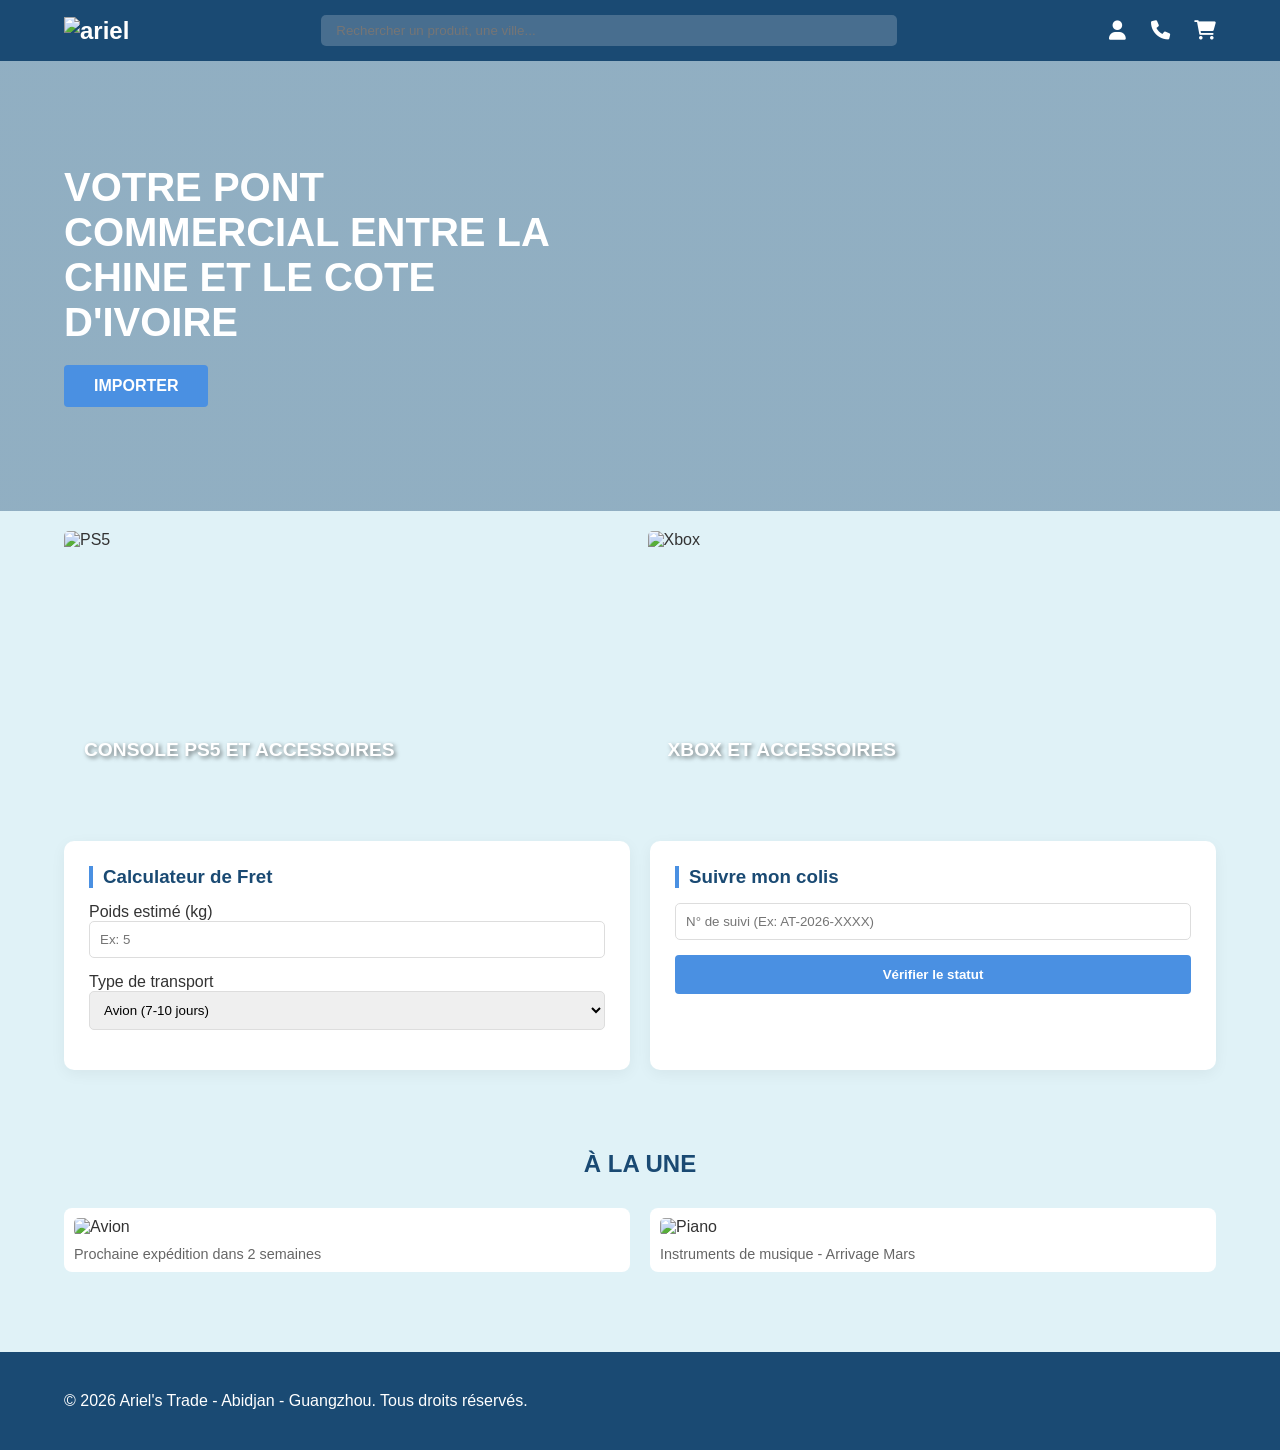
==== index.html @ 1efccfaa "Add files via upload" ====
<!DOCTYPE html>
<html lang="fr">
<head>
    <meta charset="UTF-8">
    <meta name="viewport" content="width=device-width, initial-scale=1.0">
    <title>Ariel's Trade | Import Chine-Côte d'Ivoire</title>
    <link  rel="stylesheet" href="ariel.css">
    <link rel="stylesheet" href="https://cdnjs.cloudflare.com/ajax/libs/font-awesome/6.0.0/css/all.min.css">
    
</head>
<body>

    <header>
        <div class="logo"> <img src="Gemini_Generated_Image_apils1apils1apil 1.png" alt="ariel"></div>
        <div class="search-bar">
            <input type="text" placeholder="Rechercher un produit, une ville...">
        </div>
        <div class="nav-icons">
            <i class="fas fa-user"></i>
            <i class="fas fa-phone"></i>
            <i class="fas fa-shopping-cart"></i>
        </div>
        
    </header>

    <section class="hero">
        <h1>Votre pont commercial entre la CHINE et le COTE D'IVOIRE</h1>
        <a href="#commande" class="btn-importer">IMPORTER</a>
        
    </section>

    <section class="grid-categories">
        <div class="category-card">
            <img src="image 3.png" alt="PS5">
            <div class="category-label">CONSOLE PS5 ET ACCESSOIRES</div>
        </div>
        <div class="category-card">
            <img src="image 2.png" alt="Xbox">
            <div class="category-label">XBOX ET ACCESSOIRES</div>
        </div>
    </section>

    <section class="logistics-section">
        <div class="card-tool">
            <h3>Calculateur de Fret</h3>
            <div class="form-group">
                <label>Poids estimé (kg)</label>
                <input type="number" id="poids" placeholder="Ex: 5">
            </div>
            <div class="form-group">
                <label>Type de transport</label>
                <select id="transport">
                    <option value="avion">Avion (7-10 jours)</option>
                    <option value="bateau">Bateau (30-45 jours)</option>
                </select>
            </div>
            <p id="resultat" style="font-weight: bold; color: green;"></p>
        </div>

        <div class="card-tool" id="commande">
            <h3>Suivre mon colis</h3>
            <div class="form-group">
                <input type="text" placeholder="N° de suivi (Ex: AT-2026-XXXX)">
            </div>
            <button class="btn-importer" style="border:none; width: 100%;">Vérifier le statut</button>
        </div>
    </section>

    <section class="featured">
        <h2>À LA UNE</h2>
        <div class="featured-grid">
            <div class="item-card">
                <img src="image 4.png" alt="Avion">
                <p>Prochaine expédition dans 2 semaines</p>
            </div>
            <div class="item-card">
                <img src="https://images.unsplash.com/photo-1520523839897-bd0b52f945a0?q=80&w=400" alt="Piano">
                <p>Instruments de musique - Arrivage Mars</p>
            </div>
            </div>
    </section>

    <footer>
        <p>&copy; 2026 Ariel's Trade - Abidjan - Guangzhou. Tous droits réservés.</p>
    </footer>

    <script>
        // Petit script de calcul rapide
        document.getElementById('poids').addEventListener('input', function() {
            let p = this.value;
            let t = document.getElementById('transport').value;
            let tarif = (t === 'avion') ? 9500 : 4500; // Exemple de prix au kg
            if(p > 0) {
                document.getElementById('resultat').innerText = "Coût estimé : " + (p * tarif).toLocaleString() + " CFA";
            }
        });
    </script>
</body>
</html>
---- ariel.css ----
:root {
            --primary-blue: #1a4a73;
            --light-blue: #adc9da;
            --accent-blue: #4a90e2;
            --bg-light: #e0f2f7;
            --white: #ffffff;
        }

        * { margin: 0; padding: 0; box-sizing: border-box; font-family: 'Segoe UI', sans-serif; }

        body { background-color: var(--bg-light); color: #333; }

        /* --- HEADER --- */
        header {
            background-color: var(--primary-blue);
            padding: 15px 5%;
            display: flex;
            justify-content: space-between;
            align-items: center;
            color: white;
            position: sticky; top: 0; z-index: 1000;
        }

        .logo { font-weight: bold; font-size: 1.5rem; }
        
        .search-bar {
            flex: 0.6;
            display: flex;
        }

        .search-bar input {
            width: 100%;
            padding: 8px 15px;
            border-radius: 5px;
            border: none;
            background: rgba(255,255,255,0.2);
            color: white;
        }

        .nav-icons i { margin-left: 20px; cursor: pointer; font-size: 1.2rem; }

        /* --- HERO SECTION --- */
        .hero {
            background: linear-gradient(rgba(26, 74, 115, 0.4), rgba(26, 74, 115, 0.4)), 
                        url('bateau et avi 1.png') center/cover;
            height: 450px;
            display: flex;
            flex-direction: column;
            justify-content: center;
            padding-left: 5%;
            color: white;
        }

        .hero h1 { font-size: 2.5rem; max-width: 500px; text-transform: uppercase; margin-bottom: 20px; }
        
        .btn-importer {
            background-color: var(--accent-blue);
            color: white;
            padding: 12px 30px;
            text-decoration: none;
            width: fit-content;
            border-radius: 4px;
            font-weight: bold;
            transition: 0.3s;
        }
        .btn-importer:hover { background-color: #357abd; }

        /* --- GRID CONSOLES --- */
        .grid-categories {
            display: grid;
            grid-template-columns: 1fr 1fr;
            gap: 15px;
            padding: 20px 5%;
        }

        .category-card {
            height: 250px;
            position: relative;
            overflow: hidden;
            border-radius: 5px;
        }

        .category-card img { width: 100%; height: 100%; object-fit: cover; transition: 0.5s; }
        .category-card:hover img { transform: scale(1.05); }

        .category-label {
            position: absolute;
            bottom: 20px; left: 20px;
            color: white;
            font-weight: bold;
            font-size: 1.2rem;
            text-shadow: 2px 2px 4px rgba(0,0,0,0.5);
        }

        /* --- CALCULATEUR & LOGISTIQUE --- */
        .logistics-section {
            padding: 40px 5%;
            display: grid;
            grid-template-columns: repeat(auto-fit, minmax(300px, 1fr));
            gap: 20px;
        }

        .card-tool {
            background: white;
            padding: 25px;
            border-radius: 10px;
            box-shadow: 0 4px 15px rgba(0,0,0,0.05);
        }

        .card-tool h3 { color: var(--primary-blue); margin-bottom: 15px; border-left: 4px solid var(--accent-blue); padding-left: 10px; }

        .form-group { margin-bottom: 15px; }
        input, select { width: 100%; padding: 10px; border: 1px solid #ddd; border-radius: 5px; }

        /* --- A LA UNE --- */
        .featured { padding: 40px 5%; text-align: center; }
        .featured h2 { color: var(--primary-blue); margin-bottom: 30px; text-transform: uppercase; }

        .featured-grid {
            display: grid;
            grid-template-columns: repeat(auto-fit, minmax(200px, 1fr));
            gap: 20px;
        }

        .item-card { background: white; padding: 10px; border-radius: 8px; text-align: left; }
        .item-card img { width: 100%; border-radius: 5px; margin-bottom: 10px; }
        .item-card p { font-size: 0.9rem; color: #666; }

        /* --- FOOTER --- */
        footer { background: var(--primary-blue); color: white; padding: 40px 5%; margin-top: 40px; }
       
       
       
       /* --- ADAPTATION MOBILE (Écrans inférieurs à 768px) --- */
        /* --- ADAPTATION MOBILE (Écrans inférieurs à 768px) --- */
@media (max-width: 768px) {
    
    /* 1. La barre de recherche prend toute la largeur sous le logo */
    header {
        flex-direction: column;
        gap: 15px;
        padding: 15px;
    }

    .search-bar {
        width: 100%;
        order: 3; /* Place la recherche en dernier dans le header */
    }

    /* 2. Le texte du Hero s'adapte */
    .hero h1 {
        font-size: 1.8rem;
        text-align: center;
    }
    
    .hero {
        align-items: center;
        padding-left: 0;
        height: 350px;
    }

    /* 3. LES GRILLES PASSENT SUR UNE SEULE COLONNE */
    .grid-categories, .logistics-section, .featured-grid {
        grid-template-columns: 1fr; /* Une seule carte par ligne */
        padding: 15px;
    }

    .category-card {
        height: 180px; /* Moins haut sur mobile pour ne pas trop scroller */
    }

    /* 4. Menu d'icônes plus accessible */
    .nav-icons {
        width: 100%;
        display: flex;
        justify-content: space-around;
        margin-top: 10px;
    }
}
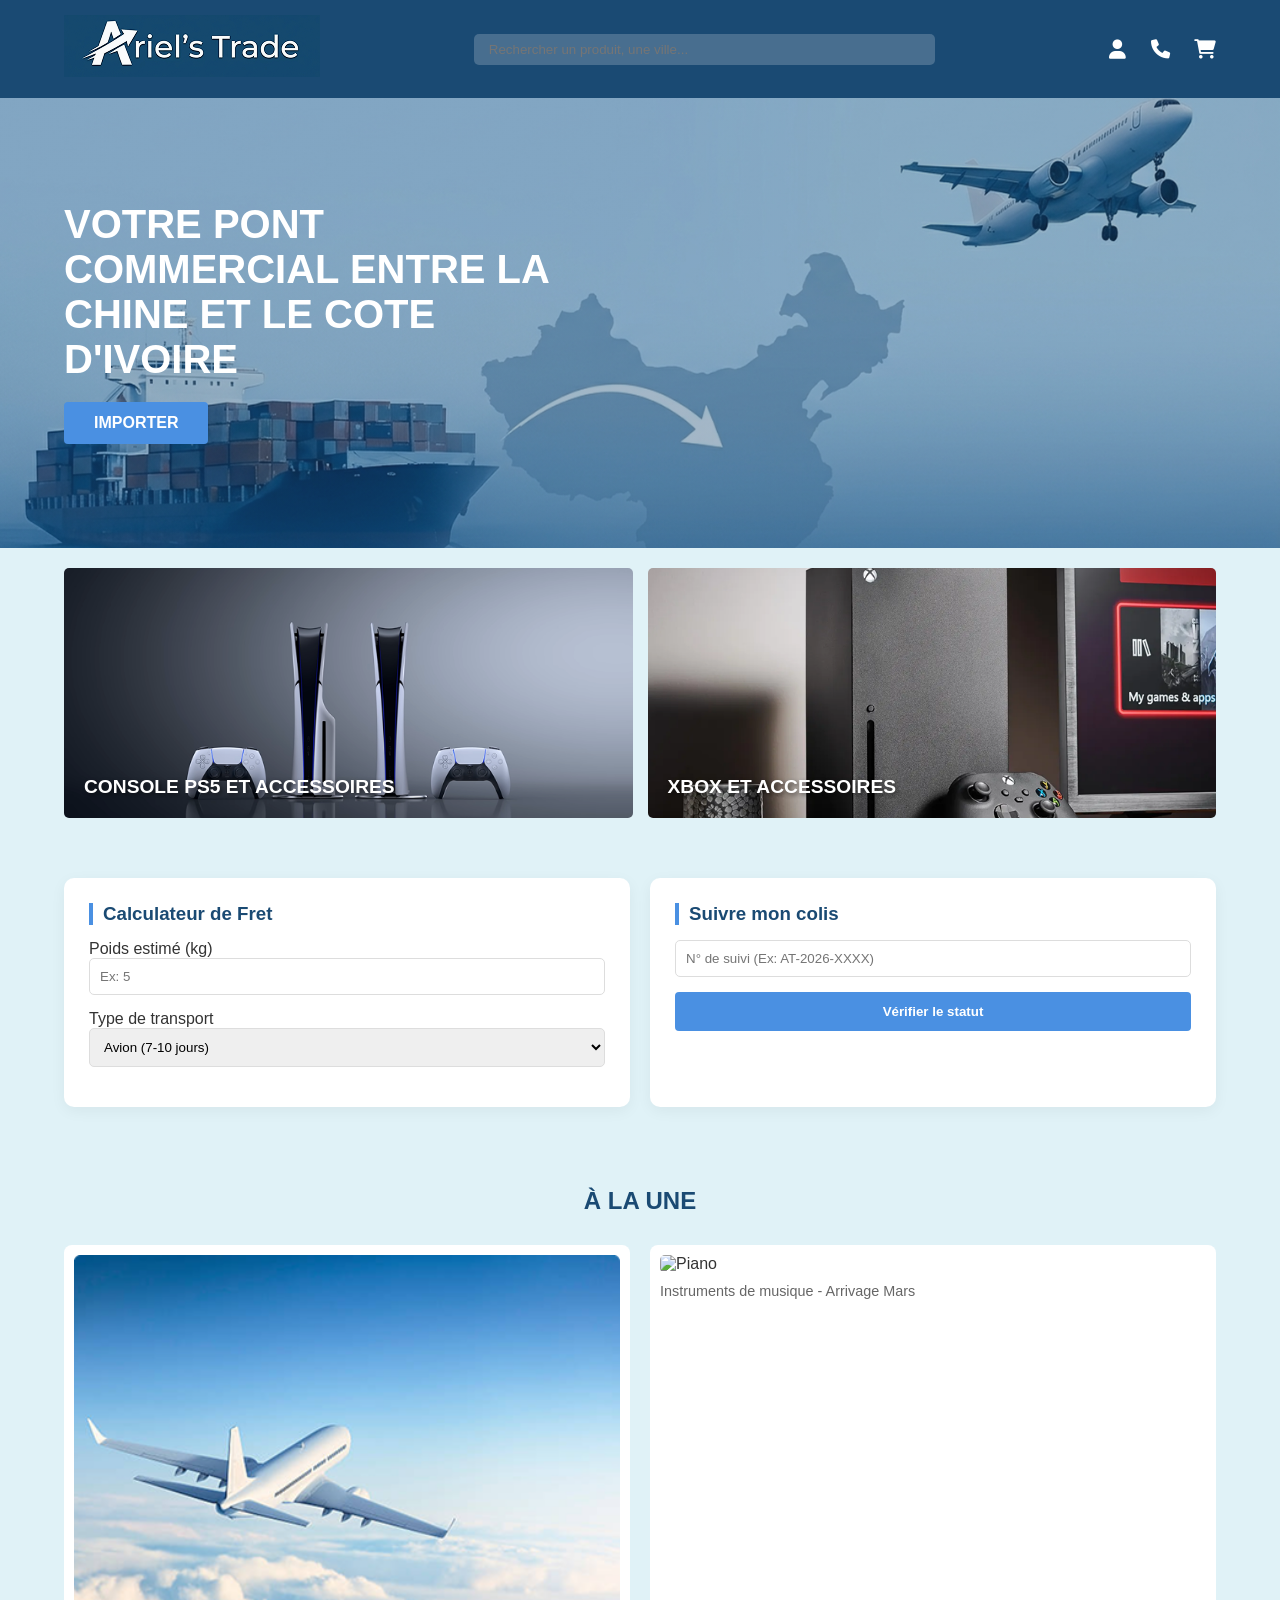
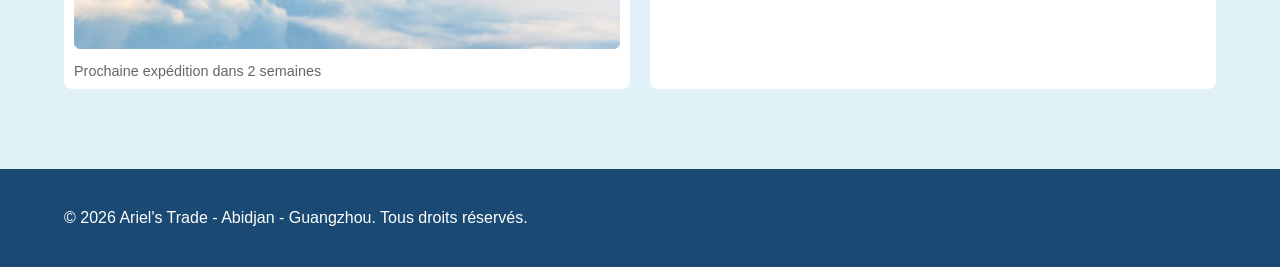
==== commit 6a8367bd: "Correction images Ariel Trade" ====
--- a/index.html
+++ b/index.html
@@ -11,7 +11,7 @@
 <body>
 
     <header>
-        <div class="logo"> <img src="Gemini_Generated_Image_apils1apils1apil 1.png" alt="ariel"></div>
+        <div class="logo"> <img src="Gemini1.png" alt="ariel"></div>
         <div class="search-bar">
             <input type="text" placeholder="Rechercher un produit, une ville...">
         </div>
@@ -31,11 +31,11 @@
 
     <section class="grid-categories">
         <div class="category-card">
-            <img src="image 3.png" alt="PS5">
+            <img src="image3.png" alt="PS5">
             <div class="category-label">CONSOLE PS5 ET ACCESSOIRES</div>
         </div>
         <div class="category-card">
-            <img src="image 2.png" alt="Xbox">
+            <img src="image2.png" alt="Xbox">
             <div class="category-label">XBOX ET ACCESSOIRES</div>
         </div>
     </section>
@@ -70,7 +70,7 @@
         <h2>À LA UNE</h2>
         <div class="featured-grid">
             <div class="item-card">
-                <img src="image 4.png" alt="Avion">
+                <img src="image4.png" alt="Avion">
                 <p>Prochaine expédition dans 2 semaines</p>
             </div>
             <div class="item-card">
--- a/ariel.css
+++ b/ariel.css
@@ -42,7 +42,7 @@
         /* --- HERO SECTION --- */
         .hero {
             background: linear-gradient(rgba(26, 74, 115, 0.4), rgba(26, 74, 115, 0.4)), 
-                        url('bateau et avi 1.png') center/cover;
+                        url('bateauetavi1.png') center/cover;
             height: 450px;
             display: flex;
             flex-direction: column;
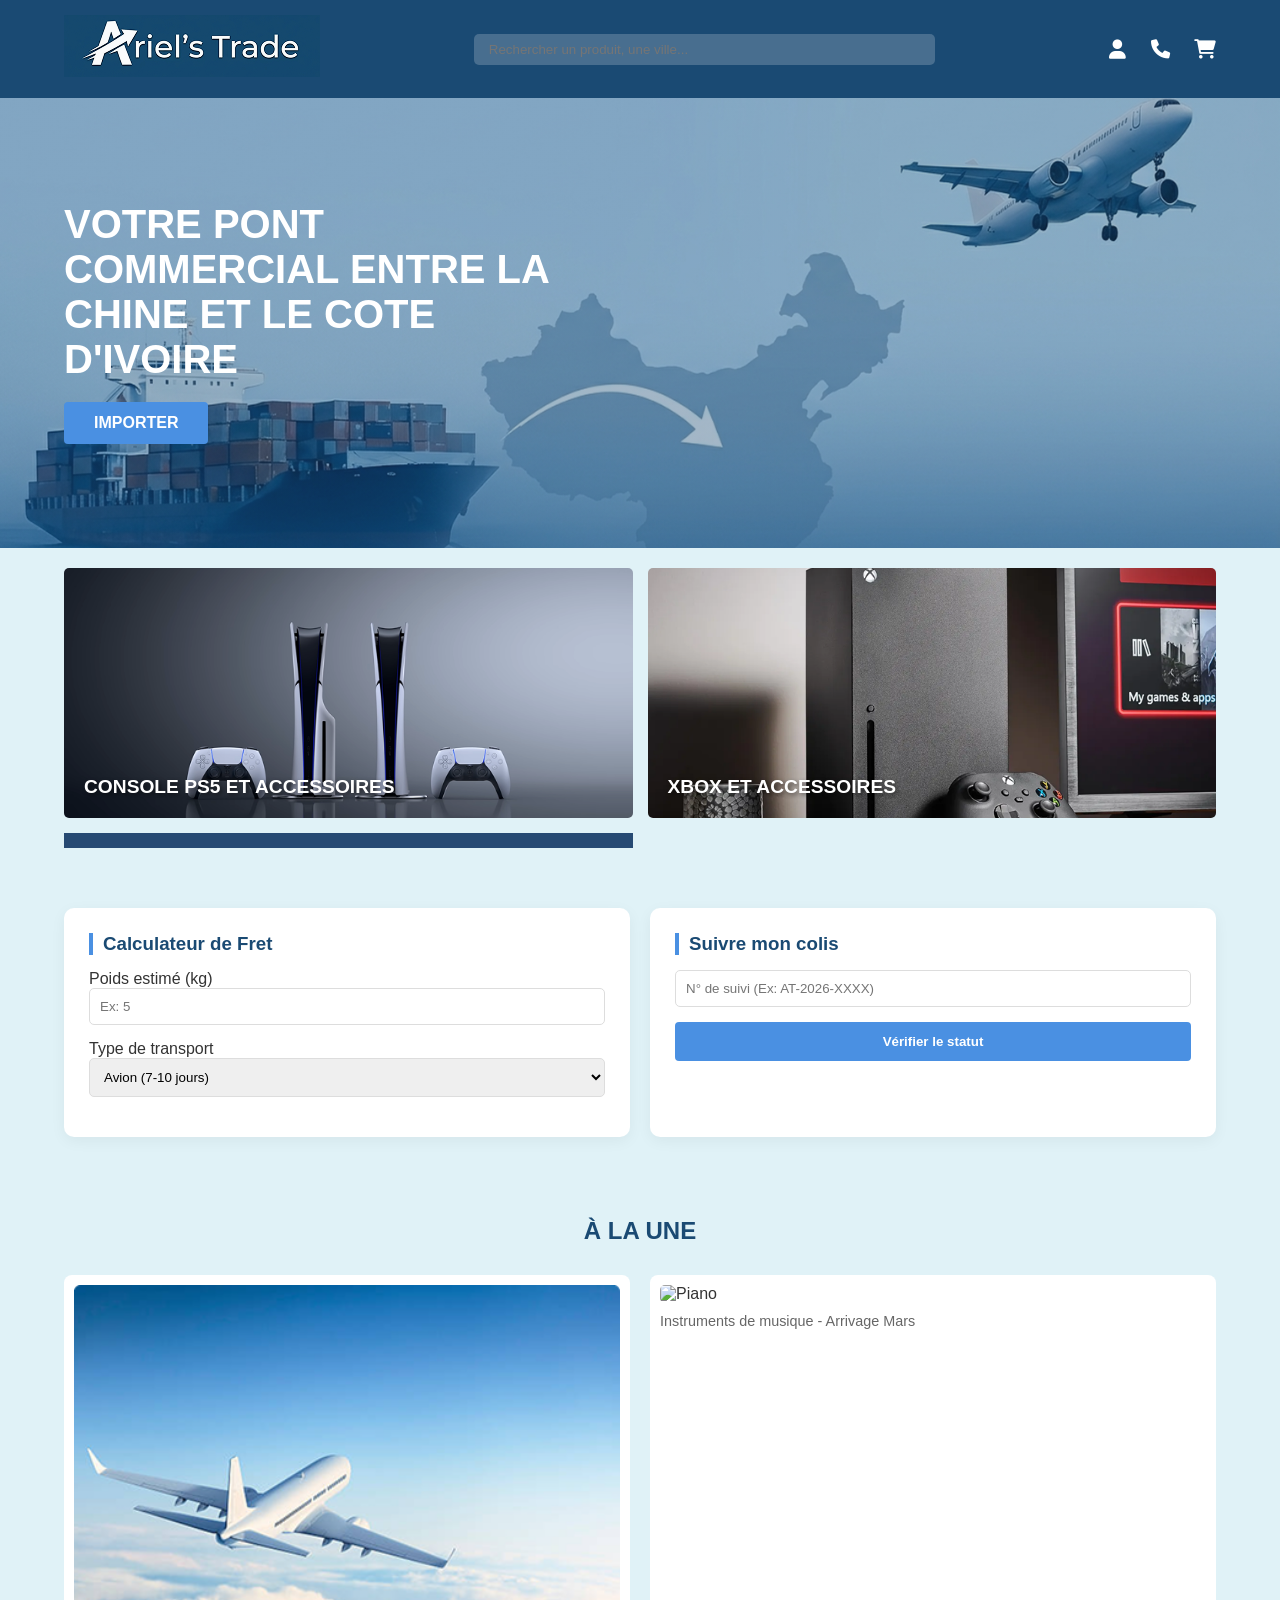
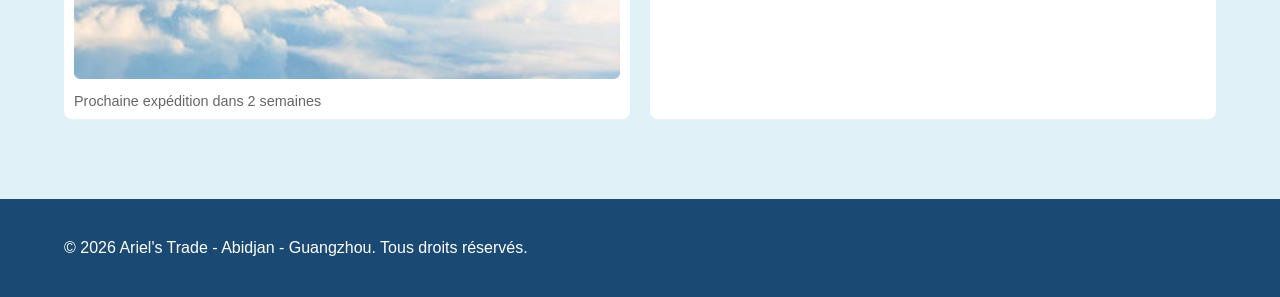
==== commit 8746f135: "Ajout barre de séparation" ====
--- a/index.html
+++ b/index.html
@@ -26,7 +26,7 @@
     <section class="hero">
         <h1>Votre pont commercial entre la CHINE et le COTE D'IVOIRE</h1>
         <a href="#commande" class="btn-importer">IMPORTER</a>
-        
+        <div class="color"></div>
     </section>
 
     <section class="grid-categories">
@@ -38,6 +38,8 @@
             <img src="image2.png" alt="Xbox">
             <div class="category-label">XBOX ET ACCESSOIRES</div>
         </div>
+        <div class="separator-bar"></div>
+    
     </section>
 
     <section class="logistics-section">
--- a/ariel.css
+++ b/ariel.css
@@ -40,9 +40,12 @@
         .nav-icons i { margin-left: 20px; cursor: pointer; font-size: 1.2rem; }
 
         /* --- HERO SECTION --- */
+        .color{
+            display: inline;
+        }
         .hero {
             background: linear-gradient(rgba(26, 74, 115, 0.4), rgba(26, 74, 115, 0.4)), 
-                        url('bateauetavi1.png') center/cover;
+                        url('bateau.png') center/cover;
             height: 450px;
             display: flex;
             flex-direction: column;
@@ -91,6 +94,13 @@
             font-size: 1.2rem;
             text-shadow: 2px 2px 4px rgba(0,0,0,0.5);
         }
+        /* --- BARRE DE SÉPARATION (VRAI BLEU HEADER) --- */
+.separator-bar {
+    width: 100%;                  /* Prend toute la largeur */
+    height: 15px;                 /* Laisse cette épaisseur, elle est parfaite sur ta photo */
+    background-color: #264a73;    /* J'ai pris le code couleur exact de ton header sur ta photo */
+    border: none;                 /* Enlève les bordures par défaut */
+}
 
         /* --- CALCULATEUR & LOGISTIQUE --- */
         .logistics-section {
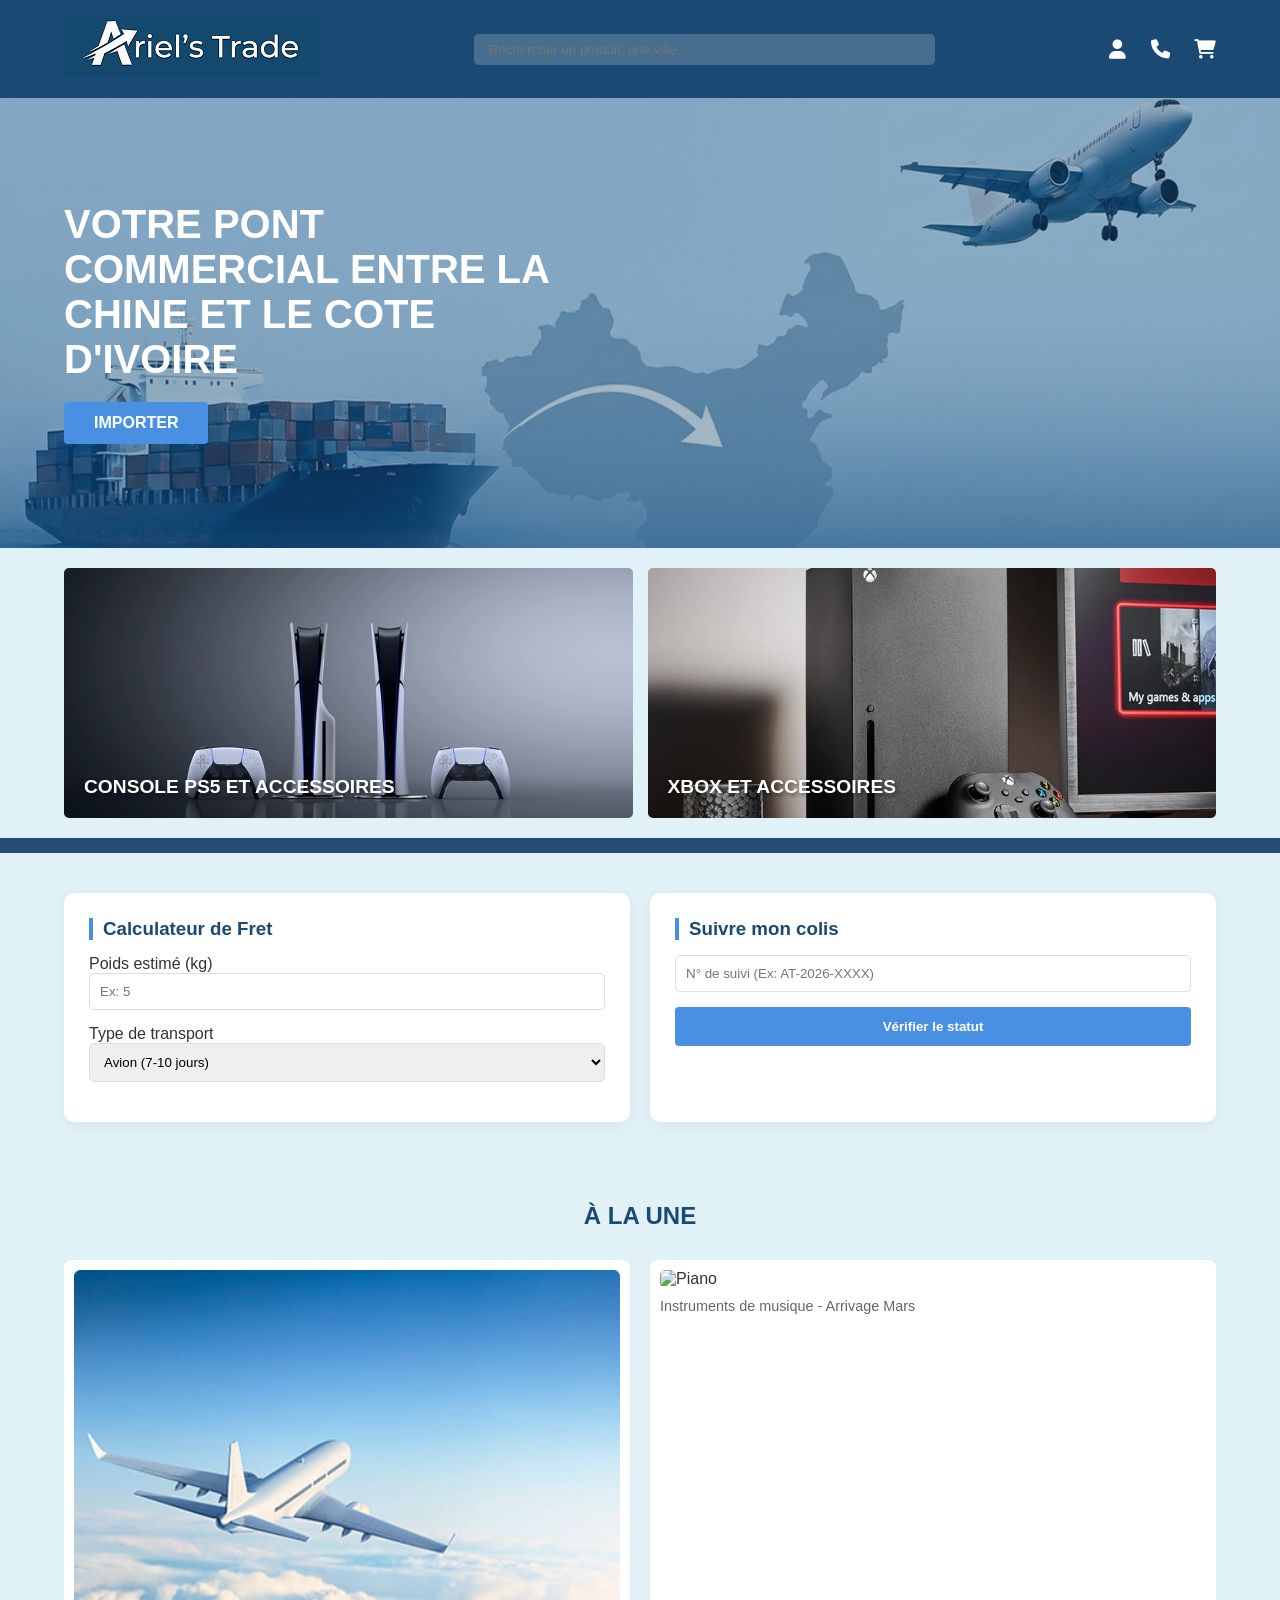
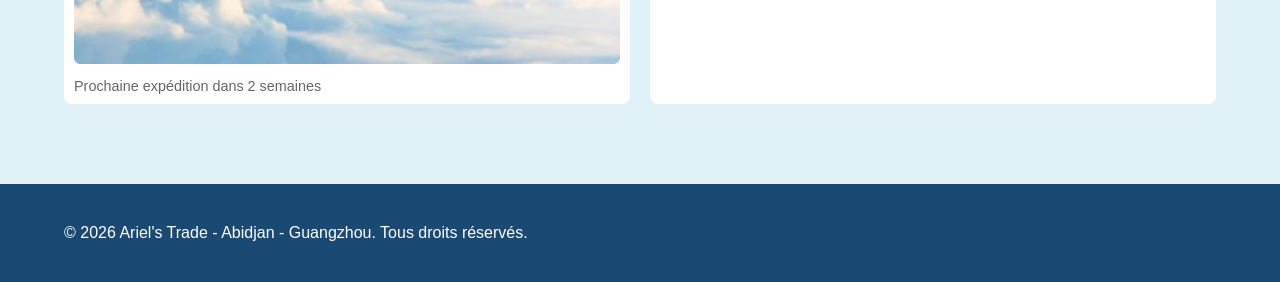
==== commit 11c08700: "applique bare" ====
--- a/index.html
+++ b/index.html
@@ -38,9 +38,9 @@
             <img src="image2.png" alt="Xbox">
             <div class="category-label">XBOX ET ACCESSOIRES</div>
         </div>
-        <div class="separator-bar"></div>
+        
     
-    </section>
+    </section><div class="separator-bar"></div>
 
     <section class="logistics-section">
         <div class="card-tool">
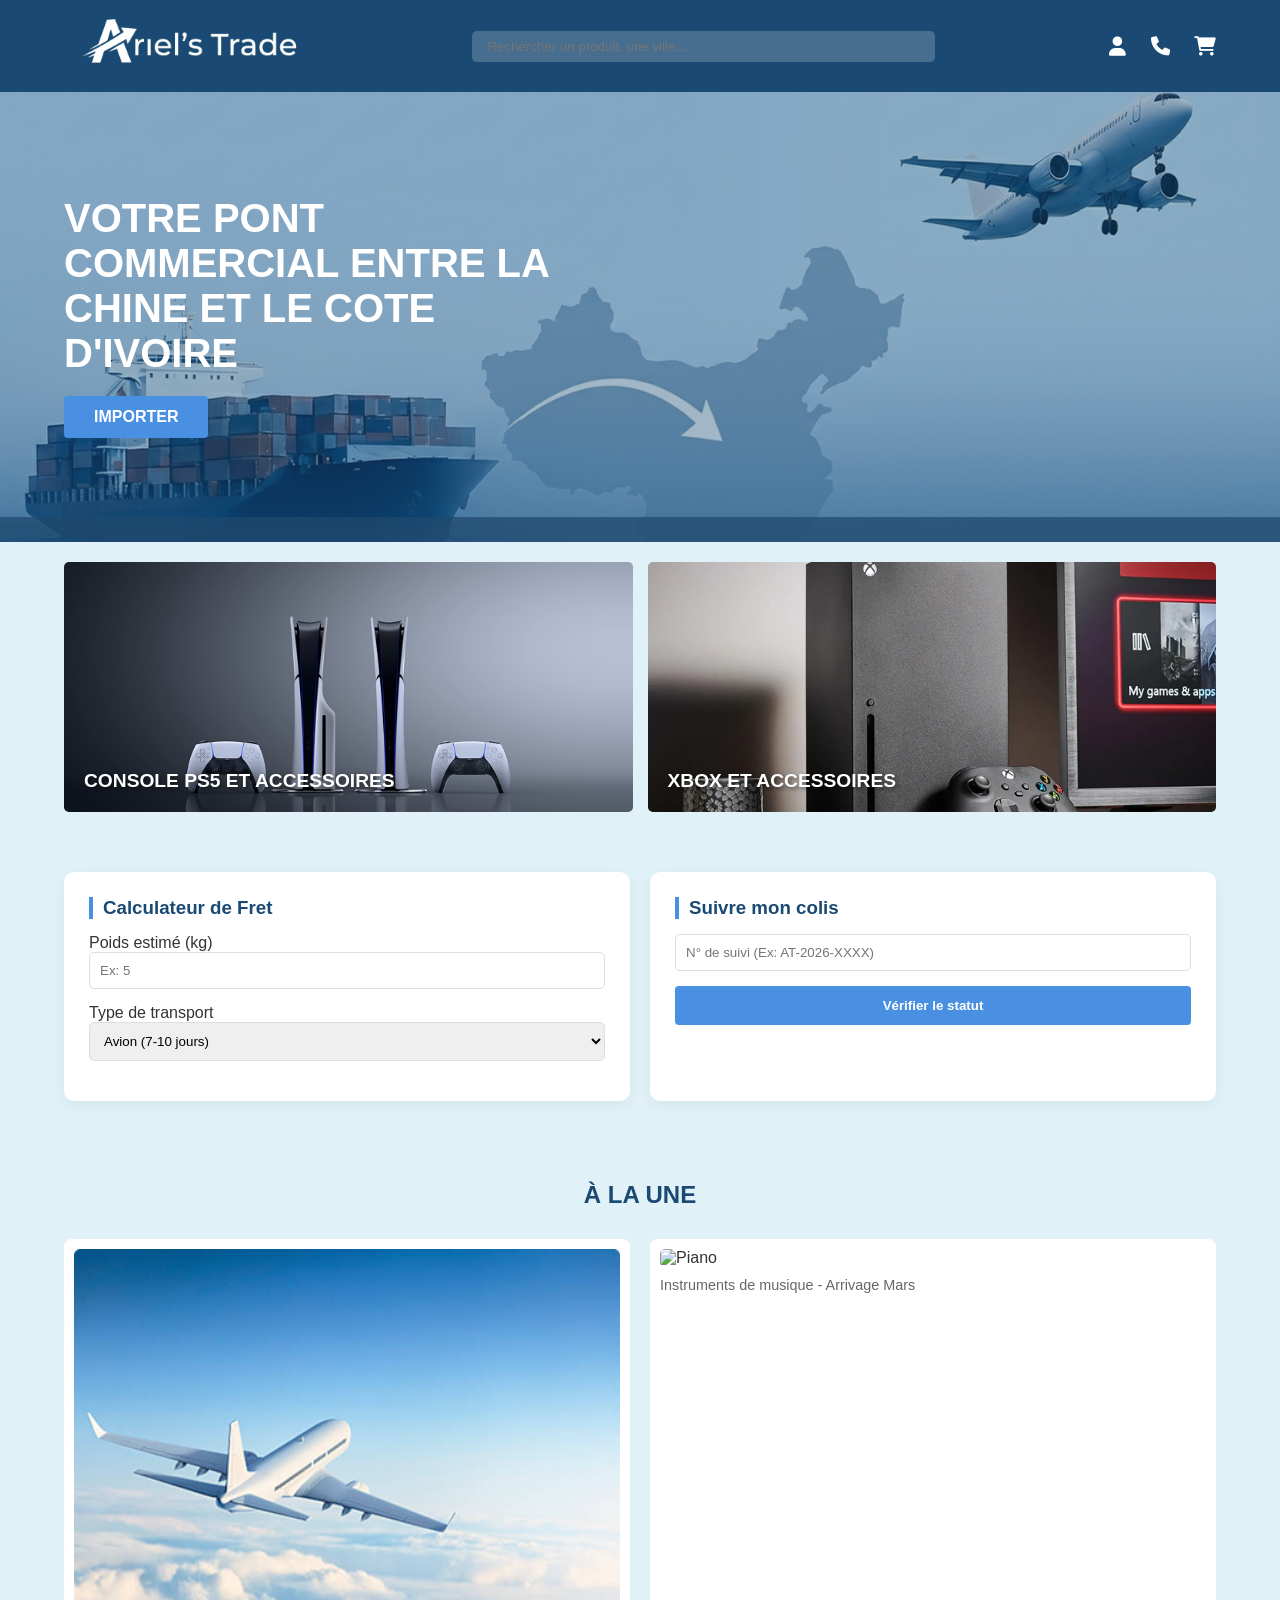
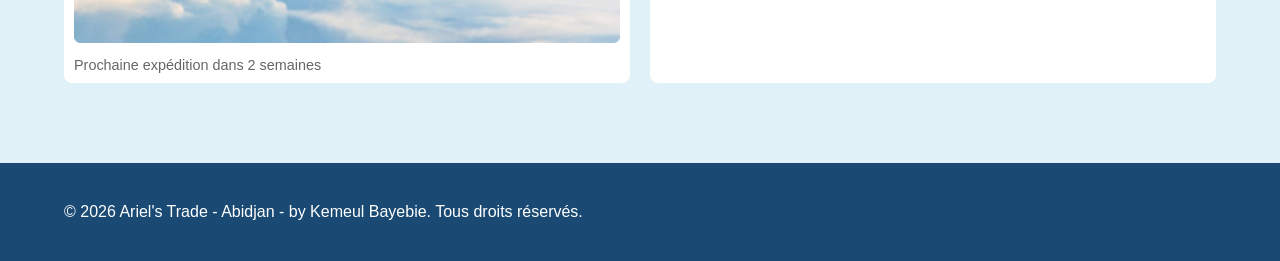
==== commit a1d3b4bf: "Mise à jour logo SVG, footer et mentions légales" ====
--- a/index.html
+++ b/index.html
@@ -11,7 +11,7 @@
 <body>
 
     <header>
-        <div class="logo"> <img src="Gemini1.png" alt="ariel"></div>
+        <div class="logo"> <img src="logosvg3.svg" alt="ariel"></div>
         <div class="search-bar">
             <input type="text" placeholder="Rechercher un produit, une ville...">
         </div>
@@ -27,7 +27,8 @@
         <h1>Votre pont commercial entre la CHINE et le COTE D'IVOIRE</h1>
         <a href="#commande" class="btn-importer">IMPORTER</a>
         <div class="color"></div>
-    </section>
+        <div class="separator"></div>
+    </section> 
 
     <section class="grid-categories">
         <div class="category-card">
@@ -40,7 +41,7 @@
         </div>
         
     
-    </section><div class="separator-bar"></div>
+    </section>
 
     <section class="logistics-section">
         <div class="card-tool">
@@ -83,7 +84,7 @@
     </section>
 
     <footer>
-        <p>&copy; 2026 Ariel's Trade - Abidjan - Guangzhou. Tous droits réservés.</p>
+        <p>&copy; 2026 Ariel's Trade - Abidjan - by Kemeul Bayebie. Tous droits réservés.</p>
     </footer>
 
     <script>
--- a/ariel.css
+++ b/ariel.css
@@ -13,7 +13,7 @@
         /* --- HEADER --- */
         header {
             background-color: var(--primary-blue);
-            padding: 15px 5%;
+            padding: 13px 5%;
             display: flex;
             justify-content: space-between;
             align-items: center;
@@ -21,7 +21,12 @@
             position: sticky; top: 0; z-index: 1000;
         }
 
-        .logo { font-weight: bold; font-size: 1.5rem; }
+        /* Cibler la classe .logo qui est dans le header */
+        header .logo {
+            margin: 0px;
+            padding: 0px;
+       
+        } 
         
         .search-bar {
             flex: 0.6;
@@ -52,6 +57,7 @@
             justify-content: center;
             padding-left: 5%;
             color: white;
+            position: relative;
         }
 
         .hero h1 { font-size: 2.5rem; max-width: 500px; text-transform: uppercase; margin-bottom: 20px; }
@@ -95,12 +101,16 @@
             text-shadow: 2px 2px 4px rgba(0,0,0,0.5);
         }
         /* --- BARRE DE SÉPARATION (VRAI BLEU HEADER) --- */
-.separator-bar {
-    width: 100%;                  /* Prend toute la largeur */
-    height: 15px;                 /* Laisse cette épaisseur, elle est parfaite sur ta photo */
-    background-color: #264a73;    /* J'ai pris le code couleur exact de ton header sur ta photo */
-    border: none;                 /* Enlève les bordures par défaut */
-}
+        .separator {
+            position: absolute;
+            bottom: 0px;
+            left: 0px;
+            width: 100%;
+            height: 25px;
+            background-color:#1f496eb7;
+           
+            
+        }
 
         /* --- CALCULATEUR & LOGISTIQUE --- */
         .logistics-section {
